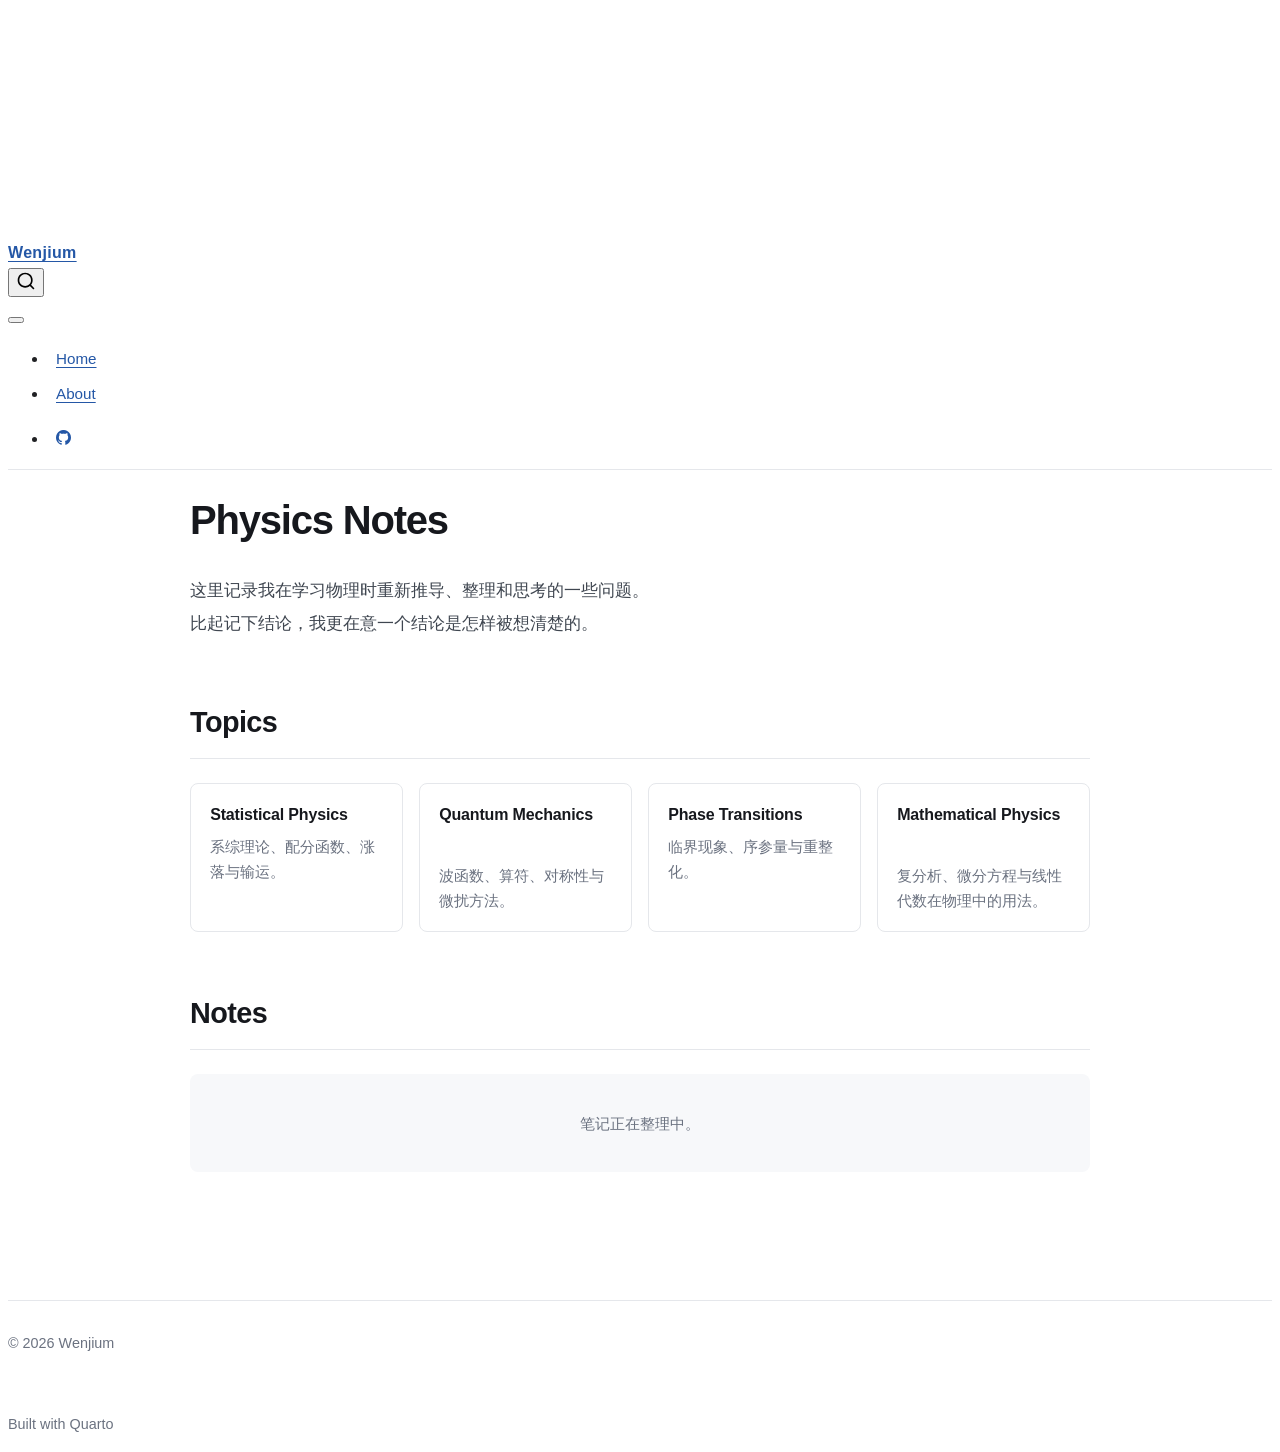
==== physics-notes/index.html @ f17d198c "Built site for gh-pages" ====
<!DOCTYPE html>
<html xmlns="http://www.w3.org/1999/xhtml" lang="en" xml:lang="en"><head>

<meta charset="utf-8">
<meta name="generator" content="quarto-1.10.18">

<meta name="viewport" content="width=device-width, initial-scale=1.0, user-scalable=yes">


<title>Physics Notes – Wenjium</title>
<style>
/* Default styles provided by pandoc.
** See https://pandoc.org/MANUAL.html#variables-for-html for config info.
*/
span.smallcaps{font-variant: small-caps;}
div.columns{display: flex; gap: 1.5em;}
div.column{flex: auto;}
@media screen {
div.columns{gap: min(4vw, 1.5em);}
div.column{overflow-x: auto;}
}
div.hanging-indent{margin-left: 1.5em; text-indent: -1.5em;}
ul.task-list{list-style: none;}
ul.task-list li input[type="checkbox"] {
  width: 0.8em;
  margin: 0 0.8em 0.2em -1em; /* quarto-specific, see https://github.com/quarto-dev/quarto-cli/issues/4556 */ 
  vertical-align: middle;
}
</style>


<script src="../site_libs/quarto-nav/quarto-nav.js"></script>
<script src="../site_libs/quarto-nav/headroom.min.js"></script>
<script src="../site_libs/clipboard/clipboard.min.js"></script>
<script src="../site_libs/quarto-search/autocomplete.umd.js"></script>
<script src="../site_libs/quarto-search/fuse.min.js"></script>
<script src="../site_libs/quarto-search/quarto-search.js"></script>
<meta name="quarto:offset" content="../">
<script src="../site_libs/quarto-html/quarto.js" type="module"></script>
<script src="../site_libs/quarto-html/tabsets/tabsets.js" type="module"></script>
<script src="../site_libs/quarto-html/popper.min.js"></script>
<script src="../site_libs/quarto-html/tippy.umd.min.js"></script>
<script src="../site_libs/quarto-html/anchor.min.js"></script>
<link href="../site_libs/quarto-html/tippy.css" rel="stylesheet">
<link href="../site_libs/quarto-html/quarto-syntax-highlighting-64a204ab8560d761af7679ceaba22944.css" rel="stylesheet" id="quarto-text-highlighting-styles">
<script src="../site_libs/bootstrap/bootstrap.min.js"></script>
<link href="../site_libs/bootstrap/bootstrap-icons.css" rel="stylesheet">
<link href="../site_libs/bootstrap/bootstrap-55617497126496852ff9f5a59253c640.min.css" rel="stylesheet" append-hash="true" id="quarto-bootstrap" data-mode="light">
<script id="quarto-search-options" type="application/json">{
  "location": "navbar",
  "copy-button": false,
  "collapse-after": 3,
  "panel-placement": "end",
  "type": "overlay",
  "limit": 50,
  "keyboard-shortcut": [
    "f",
    "/",
    "s"
  ],
  "show-item-context": false,
  "language": {
    "search-no-results-text": "No results",
    "search-matching-documents-text": "matching documents",
    "search-copy-link-title": "Copy link to search",
    "search-hide-matches-text": "Hide additional matches",
    "search-more-match-text": "more match in this document",
    "search-more-matches-text": "more matches in this document",
    "search-clear-button-title": "Clear",
    "search-text-placeholder": "",
    "search-detached-cancel-button-title": "Cancel",
    "search-submit-button-title": "Submit",
    "search-label": "Search"
  }
}</script>
<style>html{ scroll-behavior: smooth; }</style>


<link rel="stylesheet" href="../styles.css">
</head>

<body class="nav-fixed fullcontent quarto-light">

<div id="quarto-search-results"></div>
  <header id="quarto-header" class="headroom fixed-top">
    <nav class="navbar navbar-expand-lg " data-bs-theme="dark">
      <div class="navbar-container container-fluid">
      <div class="navbar-brand-container mx-auto">
    <a class="navbar-brand" href="../index.html">
    <span class="navbar-title">Wenjium</span>
    </a>
  </div>
            <div id="quarto-search" class="" title="Search"></div>
          <button class="navbar-toggler" type="button" data-bs-toggle="collapse" data-bs-target="#navbarCollapse" aria-controls="navbarCollapse" role="menu" aria-expanded="false" aria-label="Toggle navigation" onclick="if (window.quartoToggleHeadroom) { window.quartoToggleHeadroom(); }">
  <span class="navbar-toggler-icon"></span>
</button>
          <div class="collapse navbar-collapse" id="navbarCollapse">
            <ul class="navbar-nav navbar-nav-scroll me-auto">
  <li class="nav-item">
    <a class="nav-link" href="../index.html"> 
<span class="menu-text">Home</span></a>
  </li>  
  <li class="nav-item">
    <a class="nav-link" href="../about.html"> 
<span class="menu-text">About</span></a>
  </li>  
</ul>
            <ul class="navbar-nav navbar-nav-scroll ms-auto">
  <li class="nav-item compact">
    <a class="nav-link" href="https://github.com/wenjium88-png"> <i class="bi bi-github" role="img">
</i> 
<span class="menu-text"></span></a>
  </li>  
</ul>
          </div> <!-- /navcollapse -->
            <div class="quarto-navbar-tools">
</div>
      </div> <!-- /container-fluid -->
    </nav>
</header>
<!-- content -->
<div id="quarto-content" class="quarto-container page-columns page-rows-contents page-layout-article page-navbar">
<!-- sidebar -->
<!-- margin-sidebar -->
    
<!-- main -->
<main class="content" id="quarto-document-content">

<header id="title-block-header" class="quarto-title-block default">
<div class="quarto-title">
<h1 class="title">Physics Notes</h1>
</div>



<div class="quarto-title-meta">

    
  
    
  </div>
  


</header>


<p class="page-lead">
这里记录我在学习物理时重新推导、整理和思考的一些问题。<br> 比起记下结论，我更在意一个结论是怎样被想清楚的。
</p>
<section id="topics" class="level2">
<h2 class="anchored" data-anchor-id="topics">Topics</h2>
<div class="topic-grid">
<div class="topic-card">
<h3 class="anchored">
Statistical Physics
</h3>
<p>
系综理论、配分函数、涨落与输运。
</p>
</div>
<div class="topic-card">
<h3 class="anchored">
Quantum Mechanics
</h3>
<p>
波函数、算符、对称性与微扰方法。
</p>
</div>
<div class="topic-card">
<h3 class="anchored">
Phase Transitions
</h3>
<p>
临界现象、序参量与重整化。
</p>
</div>
<div class="topic-card">
<h3 class="anchored">
Mathematical Physics
</h3>
<p>
复分析、微分方程与线性代数在物理中的用法。
</p>
</div>
</div>
</section>
<section id="notes" class="level2">
<h2 class="anchored" data-anchor-id="notes">Notes</h2>
<p class="empty-note">
笔记正在整理中。
</p>


</section>

</main> <!-- /main -->
<script id="quarto-html-after-body" type="application/javascript">
  window.document.addEventListener("DOMContentLoaded", function (event) {
    const icon = "";
    const anchorJS = new window.AnchorJS();
    anchorJS.options = {
      placement: 'right',
      icon: icon
    };
    anchorJS.add('.anchored');
    const isCodeAnnotation = (el) => {
      for (const clz of el.classList) {
        if (clz.startsWith('code-annotation-')) {                     
          return true;
        }
      }
      return false;
    }
    const onCopySuccess = function(e) {
      // button target
      const button = e.trigger;
      // don't keep focus
      button.blur();
      // flash "checked"
      button.classList.add('code-copy-button-checked');
      var currentTitle = button.getAttribute("title");
      button.setAttribute("title", "Copied!");
      let tooltip;
      if (window.bootstrap) {
        button.setAttribute("data-bs-toggle", "tooltip");
        button.setAttribute("data-bs-placement", "left");
        button.setAttribute("data-bs-title", "Copied!");
        tooltip = new bootstrap.Tooltip(button, 
          { trigger: "manual", 
            customClass: "code-copy-button-tooltip",
            offset: [0, -8]});
        tooltip.show();    
      }
      setTimeout(function() {
        if (tooltip) {
          tooltip.hide();
          button.removeAttribute("data-bs-title");
          button.removeAttribute("data-bs-toggle");
          button.removeAttribute("data-bs-placement");
        }
        button.setAttribute("title", currentTitle);
        button.classList.remove('code-copy-button-checked');
      }, 1000);
      // clear code selection
      e.clearSelection();
    }
    const getTextToCopy = function(trigger) {
      const outerScaffold = trigger.parentElement.cloneNode(true);
      const codeEl = outerScaffold.querySelector('code');
      for (const childEl of codeEl.children) {
        if (isCodeAnnotation(childEl)) {
          childEl.remove();
        }
      }
      return codeEl.innerText;
    }
    const clipboard = new window.ClipboardJS('.code-copy-button:not([data-in-quarto-modal])', {
      text: getTextToCopy
    });
    clipboard.on('success', onCopySuccess);
    if (window.document.getElementById('quarto-embedded-source-code-modal')) {
      const clipboardModal = new window.ClipboardJS('.code-copy-button[data-in-quarto-modal]', {
        text: getTextToCopy,
        container: window.document.getElementById('quarto-embedded-source-code-modal')
      });
      clipboardModal.on('success', onCopySuccess);
    }
      var localhostRegex = new RegExp(/^(?:http|https):\/\/localhost\:?[0-9]*\//);
      var mailtoRegex = new RegExp(/^mailto:/);
        var filterRegex = new RegExp("https:\/\/wenjium88-png\.github\.io\/my-blog\/");
      var isInternal = (href) => {
          return filterRegex.test(href) || localhostRegex.test(href) || mailtoRegex.test(href);
      }
      // Inspect non-navigation links and adorn them if external
     var links = window.document.querySelectorAll('a[href]:not(.nav-link):not(.navbar-brand):not(.toc-action):not(.sidebar-link):not(.sidebar-item-toggle):not(.pagination-link):not(.no-external):not([aria-hidden]):not(.dropdown-item):not(.quarto-navigation-tool):not(.about-link)');
      for (var i=0; i<links.length; i++) {
        const link = links[i];
        if (!isInternal(link.href)) {
          // undo the damage that might have been done by quarto-nav.js in the case of
          // links that we want to consider external
          if (link.dataset.originalHref !== undefined) {
            link.href = link.dataset.originalHref;
          }
        }
      }
    function tippyHover(el, contentFn, onTriggerFn, onUntriggerFn) {
      const config = {
        allowHTML: true,
        maxWidth: 500,
        delay: 100,
        arrow: false,
        appendTo: function(el) {
            return el.parentElement;
        },
        interactive: true,
        interactiveBorder: 10,
        theme: 'quarto',
        placement: 'bottom-start',
      };
      if (contentFn) {
        config.content = contentFn;
      }
      if (onTriggerFn) {
        config.onTrigger = onTriggerFn;
      }
      if (onUntriggerFn) {
        config.onUntrigger = onUntriggerFn;
      }
      window.tippy(el, config); 
    }
    const noterefs = window.document.querySelectorAll('a[role="doc-noteref"]');
    for (var i=0; i<noterefs.length; i++) {
      const ref = noterefs[i];
      tippyHover(ref, function() {
        // use id or data attribute instead here
        let href = ref.getAttribute('data-footnote-href') || ref.getAttribute('href');
        try { href = new URL(href).hash; } catch {}
        const id = href.replace(/^#\/?/, "");
        const note = window.document.getElementById(id);
        if (note) {
          return note.innerHTML;
        } else {
          return "";
        }
      });
    }
    const xrefs = window.document.querySelectorAll('a.quarto-xref');
    const processXRef = (id, note) => {
      // Strip column container classes
      const stripColumnClz = (el) => {
        el.classList.remove("page-full", "page-columns");
        if (el.children) {
          for (const child of el.children) {
            stripColumnClz(child);
          }
        }
      }
      stripColumnClz(note)
      if (id === null || id.startsWith('sec-')) {
        // Special case sections, only their first couple elements
        const container = document.createElement("div");
        if (note.children && note.children.length > 2) {
          container.appendChild(note.children[0].cloneNode(true));
          for (let i = 1; i < note.children.length; i++) {
            const child = note.children[i];
            if (child.tagName === "P" && child.innerText === "") {
              continue;
            } else {
              container.appendChild(child.cloneNode(true));
              break;
            }
          }
          if (window.Quarto?.typesetMath) {
            window.Quarto.typesetMath(container);
          }
          return container.innerHTML
        } else {
          if (window.Quarto?.typesetMath) {
            window.Quarto.typesetMath(note);
          }
          return note.innerHTML;
        }
      } else {
        // Remove any anchor links if they are present
        const anchorLink = note.querySelector('a.anchorjs-link');
        if (anchorLink) {
          anchorLink.remove();
        }
        if (window.Quarto?.typesetMath) {
          window.Quarto.typesetMath(note);
        }
        if (note.classList.contains("callout")) {
          return note.outerHTML;
        } else {
          return note.innerHTML;
        }
      }
    }
    for (var i=0; i<xrefs.length; i++) {
      const xref = xrefs[i];
      tippyHover(xref, undefined, function(instance) {
        instance.disable();
        let url = xref.getAttribute('href');
        let hash = undefined; 
        if (url.startsWith('#')) {
          hash = url;
        } else {
          try { hash = new URL(url).hash; } catch {}
        }
        if (hash) {
          const id = hash.replace(/^#\/?/, "");
          const note = window.document.getElementById(id);
          if (note !== null) {
            try {
              const html = processXRef(id, note.cloneNode(true));
              instance.setContent(html);
            } finally {
              instance.enable();
              instance.show();
            }
          } else {
            // See if we can fetch this
            fetch(url.split('#')[0])
            .then(res => res.text())
            .then(html => {
              const parser = new DOMParser();
              const htmlDoc = parser.parseFromString(html, "text/html");
              const note = htmlDoc.getElementById(id);
              if (note !== null) {
                const html = processXRef(id, note);
                instance.setContent(html);
              } 
            }).finally(() => {
              instance.enable();
              instance.show();
            });
          }
        } else {
          // See if we can fetch a full url (with no hash to target)
          // This is a special case and we should probably do some content thinning / targeting
          fetch(url)
          .then(res => res.text())
          .then(html => {
            const parser = new DOMParser();
            const htmlDoc = parser.parseFromString(html, "text/html");
            const note = htmlDoc.querySelector('main.content');
            if (note !== null) {
              // This should only happen for chapter cross references
              // (since there is no id in the URL)
              // remove the first header
              if (note.children.length > 0 && note.children[0].tagName === "HEADER") {
                note.children[0].remove();
              }
              const html = processXRef(null, note);
              instance.setContent(html);
            } 
          }).finally(() => {
            instance.enable();
            instance.show();
          });
        }
      }, function(instance) {
      });
    }
        let selectedAnnoteEl;
        const selectorForAnnotation = ( cell, annotation) => {
          let cellAttr = 'data-code-cell="' + cell + '"';
          let lineAttr = 'data-code-annotation="' +  annotation + '"';
          const selector = 'span[' + cellAttr + '][' + lineAttr + ']';
          return selector;
        }
        const selectCodeLines = (annoteEl) => {
          const doc = window.document;
          const targetCell = annoteEl.getAttribute("data-target-cell");
          const targetAnnotation = annoteEl.getAttribute("data-target-annotation");
          const annoteSpan = window.document.querySelector(selectorForAnnotation(targetCell, targetAnnotation));
          const lines = annoteSpan.getAttribute("data-code-lines").split(",");
          const lineIds = lines.map((line) => {
            return targetCell + "-" + line;
          })
          let top = null;
          let height = null;
          let parent = null;
          if (lineIds.length > 0) {
              //compute the position of the single el (top and bottom and make a div)
              const el = window.document.getElementById(lineIds[0]);
              top = el.offsetTop;
              height = el.offsetHeight;
              parent = el.parentElement.parentElement;
            if (lineIds.length > 1) {
              const lastEl = window.document.getElementById(lineIds[lineIds.length - 1]);
              const bottom = lastEl.offsetTop + lastEl.offsetHeight;
              height = bottom - top;
            }
            if (top !== null && height !== null && parent !== null) {
              // cook up a div (if necessary) and position it 
              let div = window.document.getElementById("code-annotation-line-highlight");
              if (div === null) {
                div = window.document.createElement("div");
                div.setAttribute("id", "code-annotation-line-highlight");
                div.style.position = 'absolute';
                parent.appendChild(div);
              }
              div.style.top = top - 2 + "px";
              div.style.height = height + 4 + "px";
              div.style.left = 0;
              let gutterDiv = window.document.getElementById("code-annotation-line-highlight-gutter");
              if (gutterDiv === null) {
                gutterDiv = window.document.createElement("div");
                gutterDiv.setAttribute("id", "code-annotation-line-highlight-gutter");
                gutterDiv.style.position = 'absolute';
                const codeCell = window.document.getElementById(targetCell);
                const gutter = codeCell.querySelector('.code-annotation-gutter');
                gutter.appendChild(gutterDiv);
              }
              gutterDiv.style.top = top - 2 + "px";
              gutterDiv.style.height = height + 4 + "px";
            }
            selectedAnnoteEl = annoteEl;
          }
        };
        const unselectCodeLines = () => {
          const elementsIds = ["code-annotation-line-highlight", "code-annotation-line-highlight-gutter"];
          elementsIds.forEach((elId) => {
            const div = window.document.getElementById(elId);
            if (div) {
              div.remove();
            }
          });
          selectedAnnoteEl = undefined;
        };
          // Handle positioning of the toggle
      window.addEventListener(
        "resize",
        throttle(() => {
          elRect = undefined;
          if (selectedAnnoteEl) {
            selectCodeLines(selectedAnnoteEl);
          }
        }, 10)
      );
      function throttle(fn, ms) {
      let throttle = false;
      let timer;
        return (...args) => {
          if(!throttle) { // first call gets through
              fn.apply(this, args);
              throttle = true;
          } else { // all the others get throttled
              if(timer) clearTimeout(timer); // cancel #2
              timer = setTimeout(() => {
                fn.apply(this, args);
                timer = throttle = false;
              }, ms);
          }
        };
      }
        // Attach click handler to the DT
        const annoteDls = window.document.querySelectorAll('dt[data-target-cell]');
        for (const annoteDlNode of annoteDls) {
          annoteDlNode.addEventListener('click', (event) => {
            const clickedEl = event.target;
            if (clickedEl !== selectedAnnoteEl) {
              unselectCodeLines();
              const activeEl = window.document.querySelector('dt[data-target-cell].code-annotation-active');
              if (activeEl) {
                activeEl.classList.remove('code-annotation-active');
              }
              selectCodeLines(clickedEl);
              clickedEl.classList.add('code-annotation-active');
            } else {
              // Unselect the line
              unselectCodeLines();
              clickedEl.classList.remove('code-annotation-active');
            }
          });
        }
    const findCites = (el) => {
      const parentEl = el.parentElement;
      if (parentEl) {
        const cites = parentEl.dataset.cites;
        if (cites) {
          return {
            el,
            cites: cites.split(' ')
          };
        } else {
          return findCites(el.parentElement)
        }
      } else {
        return undefined;
      }
    };
    var bibliorefs = window.document.querySelectorAll('a[role="doc-biblioref"]');
    for (var i=0; i<bibliorefs.length; i++) {
      const ref = bibliorefs[i];
      const citeInfo = findCites(ref);
      if (citeInfo) {
        tippyHover(citeInfo.el, function() {
          var popup = window.document.createElement('div');
          citeInfo.cites.forEach(function(cite) {
            var citeDiv = window.document.createElement('div');
            citeDiv.classList.add('hanging-indent');
            citeDiv.classList.add('csl-entry');
            var biblioDiv = window.document.getElementById('ref-' + cite);
            if (biblioDiv) {
              citeDiv.innerHTML = biblioDiv.innerHTML;
            }
            popup.appendChild(citeDiv);
          });
          return popup.innerHTML;
        });
      }
    }
  });
  </script>
</div> <!-- /content -->
<footer class="footer">
  <div class="nav-footer">
    <div class="nav-footer-left">
<p>© 2026 Wenjium</p>
</div>   
    <div class="nav-footer-center">
      &nbsp;
    </div>
    <div class="nav-footer-right">
<p>Built with Quarto</p>
</div>
  </div>
</footer>




<script src="../site_libs/quarto-html/zenscroll-min.js"></script>
</body></html>
---- site_libs/quarto-html/tippy.css ----
.tippy-box[data-animation=fade][data-state=hidden]{opacity:0}[data-tippy-root]{max-width:calc(100vw - 10px)}.tippy-box{position:relative;background-color:#333;color:#fff;border-radius:4px;font-size:14px;line-height:1.4;white-space:normal;outline:0;transition-property:transform,visibility,opacity}.tippy-box[data-placement^=top]>.tippy-arrow{bottom:0}.tippy-box[data-placement^=top]>.tippy-arrow:before{bottom:-7px;left:0;border-width:8px 8px 0;border-top-color:initial;transform-origin:center top}.tippy-box[data-placement^=bottom]>.tippy-arrow{top:0}.tippy-box[data-placement^=bottom]>.tippy-arrow:before{top:-7px;left:0;border-width:0 8px 8px;border-bottom-color:initial;transform-origin:center bottom}.tippy-box[data-placement^=left]>.tippy-arrow{right:0}.tippy-box[data-placement^=left]>.tippy-arrow:before{border-width:8px 0 8px 8px;border-left-color:initial;right:-7px;transform-origin:center left}.tippy-box[data-placement^=right]>.tippy-arrow{left:0}.tippy-box[data-placement^=right]>.tippy-arrow:before{left:-7px;border-width:8px 8px 8px 0;border-right-color:initial;transform-origin:center right}.tippy-box[data-inertia][data-state=visible]{transition-timing-function:cubic-bezier(.54,1.5,.38,1.11)}.tippy-arrow{width:16px;height:16px;color:#333}.tippy-arrow:before{content:"";position:absolute;border-color:transparent;border-style:solid}.tippy-content{position:relative;padding:5px 9px;z-index:1}
---- site_libs/quarto-html/quarto-syntax-highlighting-64a204ab8560d761af7679ceaba22944.css ----
/* quarto syntax highlight colors */
:root {
  --quarto-hl-ot-color: #003B4F;
  --quarto-hl-at-color: #657422;
  --quarto-hl-ss-color: #20794D;
  --quarto-hl-an-color: #5E5E5E;
  --quarto-hl-fu-color: #4758AB;
  --quarto-hl-st-color: #20794D;
  --quarto-hl-cf-color: #003B4F;
  --quarto-hl-op-color: #5E5E5E;
  --quarto-hl-er-color: #AD0000;
  --quarto-hl-bn-color: #AD0000;
  --quarto-hl-al-color: #AD0000;
  --quarto-hl-va-color: #111111;
  --quarto-hl-bu-color: inherit;
  --quarto-hl-ex-color: inherit;
  --quarto-hl-pp-color: #AD0000;
  --quarto-hl-in-color: #5E5E5E;
  --quarto-hl-vs-color: #20794D;
  --quarto-hl-wa-color: #5E5E5E;
  --quarto-hl-do-color: #5E5E5E;
  --quarto-hl-im-color: #00769E;
  --quarto-hl-ch-color: #20794D;
  --quarto-hl-dt-color: #AD0000;
  --quarto-hl-fl-color: #AD0000;
  --quarto-hl-co-color: #5E5E5E;
  --quarto-hl-cv-color: #5E5E5E;
  --quarto-hl-cn-color: #8f5902;
  --quarto-hl-sc-color: #5E5E5E;
  --quarto-hl-dv-color: #AD0000;
  --quarto-hl-kw-color: #003B4F;
}

/* other quarto variables */
:root {
  --quarto-font-monospace: SFMono-Regular, Menlo, Monaco, Consolas, "Liberation Mono", "Courier New", monospace;
}

/* syntax highlight based on Pandoc's rules */
pre > code.sourceCode > span {
  color: #003B4F;
}

code.sourceCode > span {
  color: #003B4F;
}

div.sourceCode,
div.sourceCode pre.sourceCode {
  color: #003B4F;
}

/* Normal */
code span {
  color: #003B4F;
}

/* Alert */
code span.al {
  color: #AD0000;
  font-style: inherit;
}

/* Annotation */
code span.an {
  color: #5E5E5E;
  font-style: inherit;
}

/* Attribute */
code span.at {
  color: #657422;
  font-style: inherit;
}

/* BaseN */
code span.bn {
  color: #AD0000;
  font-style: inherit;
}

/* BuiltIn */
code span.bu {
  font-style: inherit;
}

/* ControlFlow */
code span.cf {
  color: #003B4F;
  font-weight: bold;
  font-style: inherit;
}

/* Char */
code span.ch {
  color: #20794D;
  font-style: inherit;
}

/* Constant */
code span.cn {
  color: #8f5902;
  font-style: inherit;
}

/* Comment */
code span.co {
  color: #5E5E5E;
  font-style: inherit;
}

/* CommentVar */
code span.cv {
  color: #5E5E5E;
  font-style: italic;
}

/* Documentation */
code span.do {
  color: #5E5E5E;
  font-style: italic;
}

/* DataType */
code span.dt {
  color: #AD0000;
  font-style: inherit;
}

/* DecVal */
code span.dv {
  color: #AD0000;
  font-style: inherit;
}

/* Error */
code span.er {
  color: #AD0000;
  font-style: inherit;
}

/* Extension */
code span.ex {
  font-style: inherit;
}

/* Float */
code span.fl {
  color: #AD0000;
  font-style: inherit;
}

/* Function */
code span.fu {
  color: #4758AB;
  font-style: inherit;
}

/* Import */
code span.im {
  color: #00769E;
  font-style: inherit;
}

/* Information */
code span.in {
  color: #5E5E5E;
  font-style: inherit;
}

/* Keyword */
code span.kw {
  color: #003B4F;
  font-weight: bold;
  font-style: inherit;
}

/* Operator */
code span.op {
  color: #5E5E5E;
  font-style: inherit;
}

/* Other */
code span.ot {
  color: #003B4F;
  font-style: inherit;
}

/* Preprocessor */
code span.pp {
  color: #AD0000;
  font-style: inherit;
}

/* SpecialChar */
code span.sc {
  color: #5E5E5E;
  font-style: inherit;
}

/* SpecialString */
code span.ss {
  color: #20794D;
  font-style: inherit;
}

/* String */
code span.st {
  color: #20794D;
  font-style: inherit;
}

/* Variable */
code span.va {
  color: #111111;
  font-style: inherit;
}

/* VerbatimString */
code span.vs {
  color: #20794D;
  font-style: inherit;
}

/* Warning */
code span.wa {
  color: #5E5E5E;
  font-style: italic;
}

.prevent-inlining {
  content: "</";
}

/*# sourceMappingURL=9d8d5bb603a83b8298b89080a598c93b.css.map */
---- styles.css ----
/* =========================================
   Wenjium — Personal Academic Website
   ========================================= */

/* ---------- Global ---------- */

:root {
  --body-font: "Inter", "Noto Sans SC", "Microsoft YaHei", sans-serif;
  --heading-font: "Inter", "Noto Sans SC", "Microsoft YaHei", sans-serif;
  --accent-color: #2457a6;
  --text-color: #202124;
  --muted-color: #6b7280;
  --border-color: #e5e7eb;
  --soft-bg: #f7f8fa;
  --content-width: 900px;
}

body {
  font-family: var(--body-font);
  color: var(--text-color);
  line-height: 1.8;
  font-size: 16px;
}

/* ---------- Main content ---------- */

#quarto-content {
  max-width: var(--content-width);
  margin: 0 auto;
  padding-bottom: 4rem;
}

/* ---------- Navigation ---------- */

.navbar {
  border-bottom: 1px solid var(--border-color);
}

.navbar-brand {
  font-weight: 700;
  letter-spacing: 0.02em;
}

.navbar-nav .nav-link {
  font-size: 0.95rem;
  margin-left: 0.5rem;
  transition: opacity 0.2s ease;
}

.navbar-nav .nav-link:hover {
  opacity: 0.65;
}

/* ---------- Headings ---------- */

h1,
h2,
h3,
h4 {
  font-family: var(--heading-font);
  color: #16181d;
  font-weight: 650;
  letter-spacing: -0.02em;
}

h1 {
  line-height: 1.15;
}

.hero-title {
  font-size: clamp(2.2rem, 4.2vw, 3.3rem);
  line-height: 1.08;
  letter-spacing: -0.03em;
  margin-top: 1rem;
  margin-bottom: 1.5rem;
  font-weight: 700;
}

h2 {
  font-size: 1.8rem;
  margin-top: 3.5rem;
  padding-bottom: 0.6rem;
  border-bottom: 1px solid var(--border-color);
}

h3 {
  font-size: 1.25rem;
  margin-top: 2rem;
  margin-bottom: 0.5rem;
}

/* ---------- Intro ---------- */

#title-block-header {
  margin-bottom: 2rem;
}

#title-block-header .title {
  font-weight: 700;
}

/* ---------- Strong text ---------- */

strong {
  font-weight: 650;
}

/* ---------- Links ---------- */

a {
  color: var(--accent-color);
  text-decoration-thickness: 1px;
  text-underline-offset: 3px;
}

a:hover {
  color: #163d78;
}

/* ---------- Blockquotes ---------- */

blockquote {
  margin: 2rem 0;
  padding: 1rem 1.5rem;
  border-left: 3px solid var(--accent-color);
  background: var(--soft-bg);
  color: #3f4650;
  font-size: 1.05rem;
}

/* ---------- Horizontal rules ---------- */

hr {
  margin: 3rem 0;
  border: 0;
  border-top: 1px solid var(--border-color);
}

/* ---------- Code ---------- */

code {
  font-size: 0.9em;
}

pre {
  border-radius: 8px;
  padding: 1rem;
}

/* ---------- Lists ---------- */

li {
  margin-bottom: 0.35rem;
}

/* ---------- Tables ---------- */

table {
  border-collapse: collapse;
}

table th,
table td {
  padding: 0.65rem 0.8rem;
  border-bottom: 1px solid var(--border-color);
}

/* ---------- Footer ---------- */

.nav-footer {
  border-top: 1px solid var(--border-color);
  margin-top: 4rem;
  padding-top: 1rem;
  color: var(--muted-color);
  font-size: 0.9rem;
}

/* ---------- Mobile ---------- */

@media (max-width: 768px) {

  body {
    font-size: 15px;
  }

  #quarto-content {
    padding-left: 1.2rem;
    padding-right: 1.2rem;
  }

  h1 {
    margin-top: 2rem;
  }

  h2 {
    margin-top: 2.8rem;
    font-size: 1.55rem;
  }

  blockquote {
    padding: 0.8rem 1rem;
  }
}

.interest-item {
  display: grid;
  grid-template-columns: 48px 1fr;
  column-gap: 1rem;
  padding: 1.4rem 0;
  border-bottom: 1px solid var(--border-color);
}

.interest-item:first-of-type {
  padding-top: 1rem;
}

.interest-number {
  padding-top: 0.15rem;
  font-size: 0.8rem;
  color: var(--muted-color);
  font-variant-numeric: tabular-nums;
  letter-spacing: 0.08em;
}

.interest-item h3 {
  margin-top: 0;
  margin-bottom: 0.5rem;
}

.interest-item p {
  margin-bottom: 0;
}

@media (max-width: 768px) {
  .interest-item {
    grid-template-columns: 36px 1fr;
  }
}

/* =========================================
   Section pages (Physics Notes / Projects / Thoughts)
   ========================================= */

#title-block-header .title {
  font-size: clamp(1.9rem, 3.6vw, 2.5rem);
  letter-spacing: -0.03em;
  line-height: 1.15;
}

.page-lead {
  margin: 0.5rem 0 3rem;
  color: #3f4650;
  font-size: 1.05rem;
  line-height: 1.95;
}

/* ---------- Topic cards ---------- */

.topic-grid {
  display: grid;
  grid-template-columns: repeat(auto-fit, minmax(210px, 1fr));
  gap: 1rem;
  margin: 1.5rem 0 0.5rem;
}

.topic-card {
  padding: 1.05rem 1.2rem;
  border: 1px solid var(--border-color);
  border-radius: 8px;
  background: #fff;
  transition: border-color 0.2s ease;
}

.topic-card:hover {
  border-color: #c9ced6;
}

.topic-card h3 {
  margin: 0 0 0.35rem;
  font-size: 1rem;
  letter-spacing: -0.01em;
}

.topic-card p {
  margin: 0;
  color: var(--muted-color);
  font-size: 0.92rem;
  line-height: 1.7;
}

/* ---------- Entry list ---------- */

.entry-list {
  margin: 1.5rem 0 0;
}

.entry-item {
  display: block;
  padding: 1.3rem 0;
  border-bottom: 1px solid var(--border-color);
  color: inherit;
  text-decoration: none;
  transition: opacity 0.2s ease;
}

.entry-item:hover {
  opacity: 0.7;
  color: inherit;
}

.entry-meta {
  margin-bottom: 0.3rem;
  color: var(--muted-color);
  font-size: 0.78rem;
  letter-spacing: 0.08em;
  text-transform: uppercase;
  font-variant-numeric: tabular-nums;
}

.entry-title {
  margin: 0 0 0.3rem;
  font-size: 1.12rem;
}

.entry-desc {
  margin: 0;
  color: #4b5259;
  font-size: 0.95rem;
}

/* ---------- Empty state ---------- */

.empty-note {
  margin: 1.5rem 0 0;
  padding: 2.2rem 1rem;
  background: var(--soft-bg);
  border-radius: 8px;
  color: var(--muted-color);
  font-size: 0.95rem;
  text-align: center;
}

/* ---------- Home section links ---------- */

.section-link {
  display: inline-block;
  margin-top: 0.6rem;
  font-size: 0.95rem;
  font-weight: 550;
}
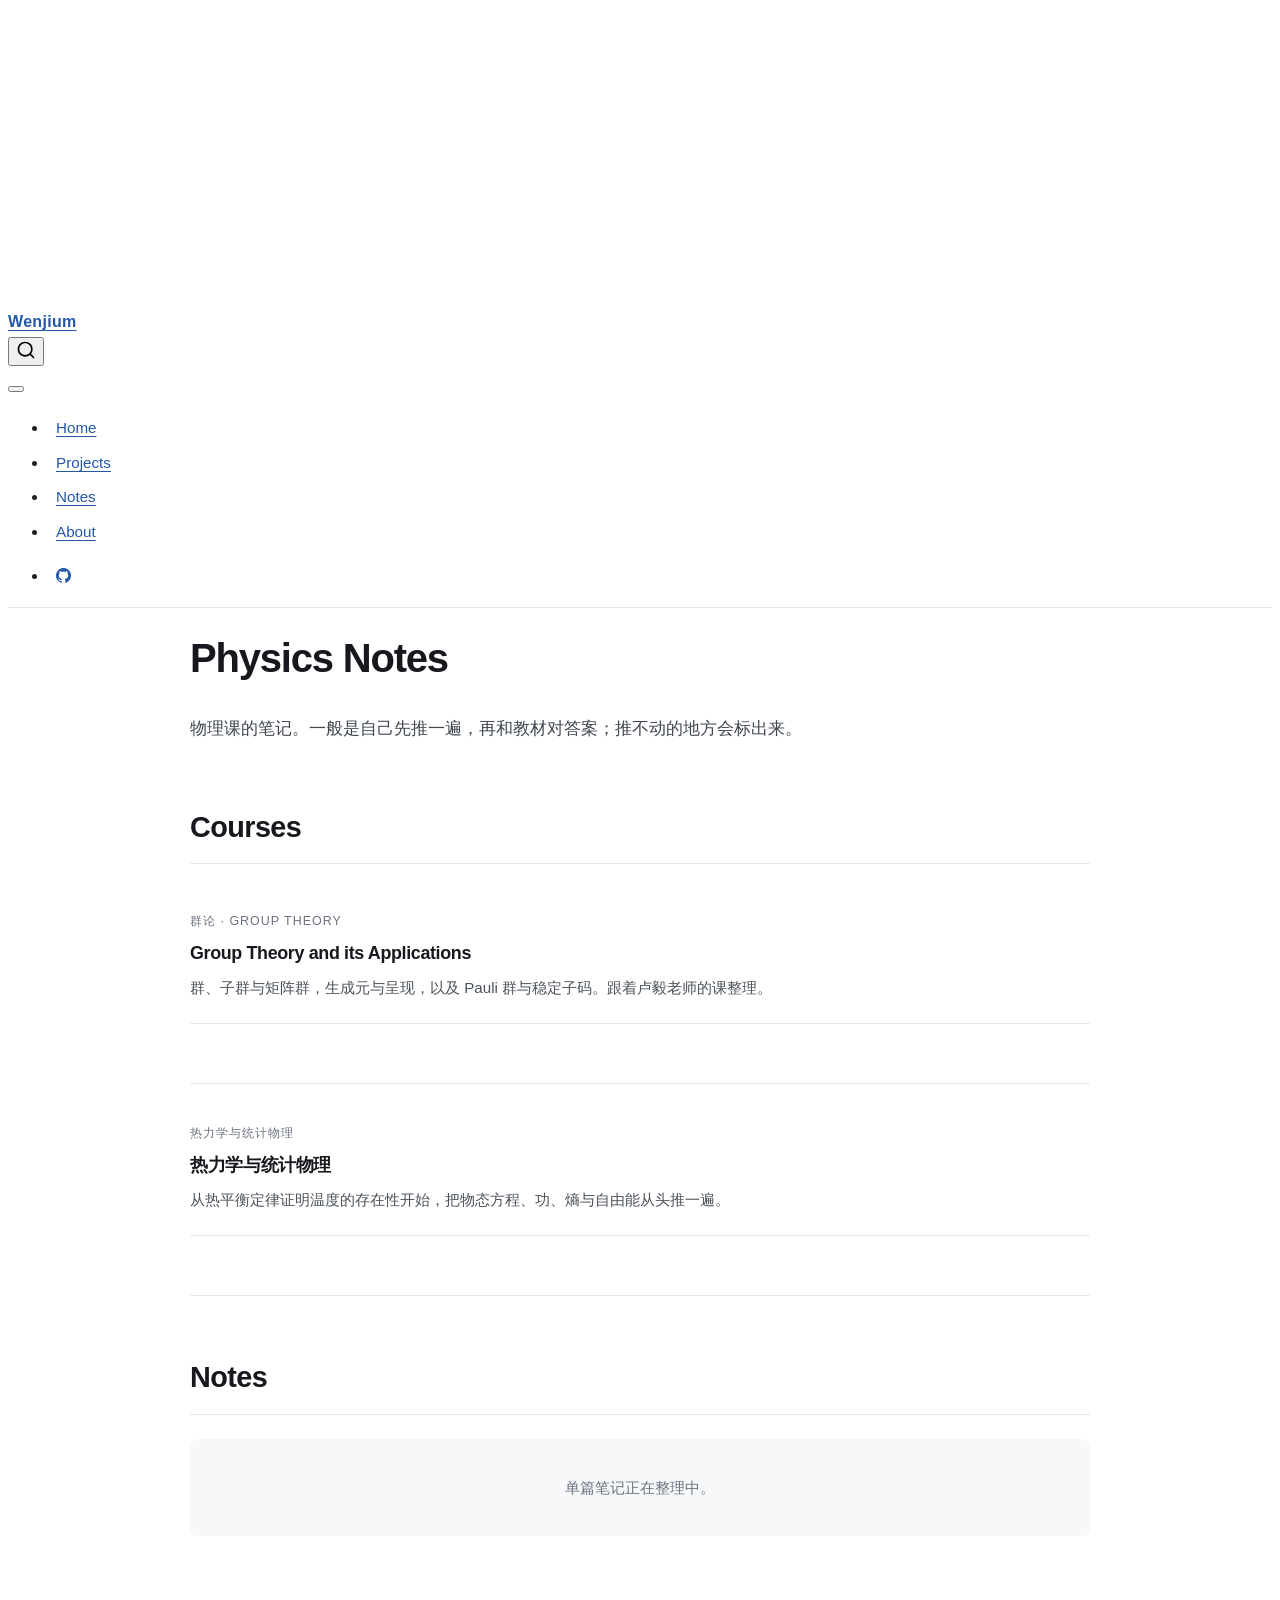
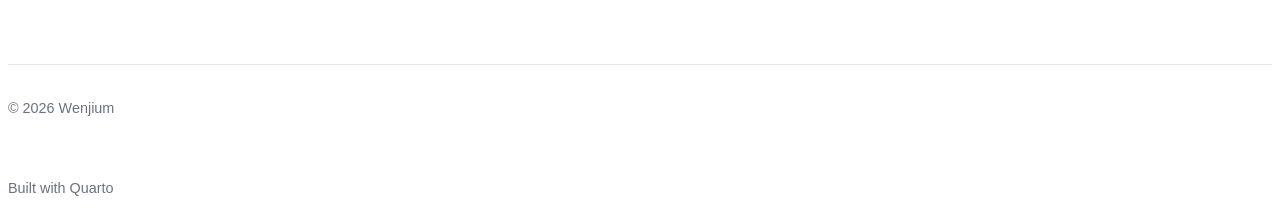
==== commit 0fa48be5: "Built site for gh-pages" ====
--- a/physics-notes/index.html
+++ b/physics-notes/index.html
@@ -1,8 +1,8 @@
 <!DOCTYPE html>
-<html xmlns="http://www.w3.org/1999/xhtml" lang="en" xml:lang="en"><head>
+<html xmlns="http://www.w3.org/1999/xhtml" lang="zh-Hans" xml:lang="zh-Hans"><head>
 
 <meta charset="utf-8">
-<meta name="generator" content="quarto-1.10.18">
+<meta name="generator" content="quarto-1.10.19">
 
 <meta name="viewport" content="width=device-width, initial-scale=1.0, user-scalable=yes">
 
@@ -42,7 +42,7 @@
 <script src="../site_libs/quarto-html/tippy.umd.min.js"></script>
 <script src="../site_libs/quarto-html/anchor.min.js"></script>
 <link href="../site_libs/quarto-html/tippy.css" rel="stylesheet">
-<link href="../site_libs/quarto-html/quarto-syntax-highlighting-64a204ab8560d761af7679ceaba22944.css" rel="stylesheet" id="quarto-text-highlighting-styles">
+<link href="../site_libs/quarto-html/quarto-syntax-highlighting-bf27225e3a48a9273f3daa8f8e829971.css" rel="stylesheet" id="quarto-text-highlighting-styles">
 <script src="../site_libs/bootstrap/bootstrap.min.js"></script>
 <link href="../site_libs/bootstrap/bootstrap-icons.css" rel="stylesheet">
 <link href="../site_libs/bootstrap/bootstrap-55617497126496852ff9f5a59253c640.min.css" rel="stylesheet" append-hash="true" id="quarto-bootstrap" data-mode="light">
@@ -60,17 +60,17 @@
   ],
   "show-item-context": false,
   "language": {
-    "search-no-results-text": "No results",
-    "search-matching-documents-text": "matching documents",
-    "search-copy-link-title": "Copy link to search",
-    "search-hide-matches-text": "Hide additional matches",
-    "search-more-match-text": "more match in this document",
-    "search-more-matches-text": "more matches in this document",
-    "search-clear-button-title": "Clear",
+    "search-no-results-text": "没有结果",
+    "search-matching-documents-text": "匹配的文档",
+    "search-copy-link-title": "复制搜索链接",
+    "search-hide-matches-text": "隐藏其它匹配结果",
+    "search-more-match-text": "更多匹配结果",
+    "search-more-matches-text": "更多匹配结果",
+    "search-clear-button-title": "清除",
     "search-text-placeholder": "",
-    "search-detached-cancel-button-title": "Cancel",
-    "search-submit-button-title": "Submit",
-    "search-label": "Search"
+    "search-detached-cancel-button-title": "取消",
+    "search-submit-button-title": "提交",
+    "search-label": "搜索"
   }
 }</script>
 <style>html{ scroll-behavior: smooth; }</style>
@@ -90,8 +90,8 @@
     <span class="navbar-title">Wenjium</span>
     </a>
   </div>
-            <div id="quarto-search" class="" title="Search"></div>
-          <button class="navbar-toggler" type="button" data-bs-toggle="collapse" data-bs-target="#navbarCollapse" aria-controls="navbarCollapse" role="menu" aria-expanded="false" aria-label="Toggle navigation" onclick="if (window.quartoToggleHeadroom) { window.quartoToggleHeadroom(); }">
+            <div id="quarto-search" class="" title="搜索"></div>
+          <button class="navbar-toggler" type="button" data-bs-toggle="collapse" data-bs-target="#navbarCollapse" aria-controls="navbarCollapse" role="menu" aria-expanded="false" aria-label="展开或折叠导航栏" onclick="if (window.quartoToggleHeadroom) { window.quartoToggleHeadroom(); }">
   <span class="navbar-toggler-icon"></span>
 </button>
           <div class="collapse navbar-collapse" id="navbarCollapse">
@@ -99,6 +99,14 @@
   <li class="nav-item">
     <a class="nav-link" href="../index.html"> 
 <span class="menu-text">Home</span></a>
+  </li>  
+  <li class="nav-item">
+    <a class="nav-link" href="../projects/index.html"> 
+<span class="menu-text">Projects</span></a>
+  </li>  
+  <li class="nav-item">
+    <a class="nav-link active" href="../physics-notes/index.html" aria-current="page"> 
+<span class="menu-text">Notes</span></a>
   </li>  
   <li class="nav-item">
     <a class="nav-link" href="../about.html"> 
@@ -146,50 +154,60 @@
 
 
 <p class="page-lead">
-这里记录我在学习物理时重新推导、整理和思考的一些问题。<br> 比起记下结论，我更在意一个结论是怎样被想清楚的。
+物理课的笔记。一般是自己先推一遍，再和教材对答案；推不动的地方会标出来。
 </p>
-<section id="topics" class="level2">
-<h2 class="anchored" data-anchor-id="topics">Topics</h2>
-<div class="topic-grid">
-<div class="topic-card">
-<h3 class="anchored">
-Statistical Physics
+<section id="courses" class="level2">
+<h2 class="anchored" data-anchor-id="courses">Courses</h2>
+<div class="entry-list">
+<a class="entry-item" href="group-theory/index.html">
+<div class="entry-meta">
+群论 · Group Theory
+</div>
+<h3 class="entry-title anchored">
+Group Theory and its Applications
 </h3>
-<p>
-系综理论、配分函数、涨落与输运。
+<p class="entry-desc">
+群、子群与矩阵群，生成元与呈现，以及 Pauli 群与稳定子码。跟着卢毅老师的课整理。
 </p>
+</a><p><a class="entry-item" href="group-theory/index.html"></a></p>
+<a class="entry-item" href="thermodynamics/index.html">
+<div class="entry-meta">
+热力学与统计物理
 </div>
-<div class="topic-card">
-<h3 class="anchored">
-Quantum Mechanics
+<h3 class="entry-title anchored">
+热力学与统计物理
 </h3>
-<p>
-波函数、算符、对称性与微扰方法。
+<p class="entry-desc">
+从热平衡定律证明温度的存在性开始，把物态方程、功、熵与自由能从头推一遍。
 </p>
-</div>
-<div class="topic-card">
-<h3 class="anchored">
-Phase Transitions
-</h3>
-<p>
-临界现象、序参量与重整化。
-</p>
-</div>
-<div class="topic-card">
-<h3 class="anchored">
-Mathematical Physics
-</h3>
-<p>
-复分析、微分方程与线性代数在物理中的用法。
-</p>
-</div>
+</a><p><a class="entry-item" href="thermodynamics/index.html"></a></p>
 </div>
 </section>
 <section id="notes" class="level2">
 <h2 class="anchored" data-anchor-id="notes">Notes</h2>
+<!-- ==========================================================
+  加一篇单篇笔记的方法（详细版见根目录 _ADD-CONTENT.md）：
+
+  1. 在这个文件夹里新建一个文件，比如 fluctuation-response.qmd
+     内容从 _ADD-CONTENT.md 里的「新笔记模板」复制。
+  2. 回到本文件，把下面这段复制到 <div class="entry-list"> 里面，
+     改 3 个地方，然后把 empty-note 那一行删掉。
+
+  <a class="entry-item" href="fluctuation-response.html">
+  <div class="entry-meta">2026 · Statistical Physics</div>
+  <h3 class="entry-title">涨落与响应：从配分函数出发</h3>
+  <p class="entry-desc">一句话说明这篇在讲什么。</p>
+  </a>
+
+  · href 写 .html（qmd 渲染后的名字），文件在本文件夹里就直接写文件名。
+  · entry-meta 写「年份 · 主题」。
+  · HTML 块里每行不要缩进到 4 个空格以上，否则 pandoc 会当成代码块。
+  ========================================================== -->
+<div class="entry-list">
 <p class="empty-note">
-笔记正在整理中。
+单篇笔记正在整理中。
 </p>
+</div>
 
 
 </section>
@@ -220,12 +238,12 @@
       // flash "checked"
       button.classList.add('code-copy-button-checked');
       var currentTitle = button.getAttribute("title");
-      button.setAttribute("title", "Copied!");
+      button.setAttribute("title", "已复制");
       let tooltip;
       if (window.bootstrap) {
         button.setAttribute("data-bs-toggle", "tooltip");
         button.setAttribute("data-bs-placement", "left");
-        button.setAttribute("data-bs-title", "Copied!");
+        button.setAttribute("data-bs-title", "已复制");
         tooltip = new bootstrap.Tooltip(button, 
           { trigger: "manual", 
             customClass: "code-copy-button-tooltip",
--- a/site_libs/quarto-html/quarto-syntax-highlighting-bf27225e3a48a9273f3daa8f8e829971.css
+++ b/site_libs/quarto-html/quarto-syntax-highlighting-bf27225e3a48a9273f3daa8f8e829971.css
@@ -0,0 +1,236 @@
+/* quarto syntax highlight colors */
+:root {
+  --quarto-hl-ot-color: #003B4F;
+  --quarto-hl-at-color: #657422;
+  --quarto-hl-ss-color: #20794D;
+  --quarto-hl-an-color: #5E5E5E;
+  --quarto-hl-fu-color: #4758AB;
+  --quarto-hl-st-color: #20794D;
+  --quarto-hl-cf-color: #003B4F;
+  --quarto-hl-op-color: #5E5E5E;
+  --quarto-hl-er-color: #AD0000;
+  --quarto-hl-bn-color: #AD0000;
+  --quarto-hl-al-color: #AD0000;
+  --quarto-hl-va-color: #111111;
+  --quarto-hl-bu-color: inherit;
+  --quarto-hl-ex-color: inherit;
+  --quarto-hl-pp-color: #AD0000;
+  --quarto-hl-in-color: #5E5E5E;
+  --quarto-hl-vs-color: #20794D;
+  --quarto-hl-wa-color: #5E5E5E;
+  --quarto-hl-do-color: #5E5E5E;
+  --quarto-hl-im-color: #00769E;
+  --quarto-hl-ch-color: #20794D;
+  --quarto-hl-dt-color: #AD0000;
+  --quarto-hl-fl-color: #AD0000;
+  --quarto-hl-co-color: #5E5E5E;
+  --quarto-hl-cv-color: #5E5E5E;
+  --quarto-hl-cn-color: #8f5902;
+  --quarto-hl-sc-color: #5E5E5E;
+  --quarto-hl-dv-color: #AD0000;
+  --quarto-hl-kw-color: #003B4F;
+}
+
+/* other quarto variables */
+:root {
+  --quarto-font-monospace: SFMono-Regular, Menlo, Monaco, Consolas, "Liberation Mono", "Courier New", monospace;
+}
+
+/* syntax highlight based on Pandoc's rules */
+pre > code.sourceCode > span {
+  color: #003B4F;
+}
+
+code.sourceCode > span {
+  color: #003B4F;
+}
+
+div.sourceCode,
+div.sourceCode pre.sourceCode {
+  color: #003B4F;
+}
+
+/* Normal */
+code span {
+  color: #003B4F;
+}
+
+/* Alert */
+code span.al {
+  color: #AD0000;
+  font-style: inherit;
+}
+
+/* Annotation */
+code span.an {
+  color: #5E5E5E;
+  font-style: inherit;
+}
+
+/* Attribute */
+code span.at {
+  color: #657422;
+  font-style: inherit;
+}
+
+/* BaseN */
+code span.bn {
+  color: #AD0000;
+  font-style: inherit;
+}
+
+/* BuiltIn */
+code span.bu {
+  font-style: inherit;
+}
+
+/* ControlFlow */
+code span.cf {
+  color: #003B4F;
+  font-weight: bold;
+  font-style: inherit;
+}
+
+/* Char */
+code span.ch {
+  color: #20794D;
+  font-style: inherit;
+}
+
+/* Constant */
+code span.cn {
+  color: #8f5902;
+  font-style: inherit;
+}
+
+/* Comment */
+code span.co {
+  color: #5E5E5E;
+  font-style: inherit;
+}
+
+/* CommentVar */
+code span.cv {
+  color: #5E5E5E;
+  font-style: italic;
+}
+
+/* Documentation */
+code span.do {
+  color: #5E5E5E;
+  font-style: italic;
+}
+
+/* DataType */
+code span.dt {
+  color: #AD0000;
+  font-style: inherit;
+}
+
+/* DecVal */
+code span.dv {
+  color: #AD0000;
+  font-style: inherit;
+}
+
+/* Error */
+code span.er {
+  color: #AD0000;
+  font-style: inherit;
+}
+
+/* Extension */
+code span.ex {
+  font-style: inherit;
+}
+
+/* Float */
+code span.fl {
+  color: #AD0000;
+  font-style: inherit;
+}
+
+/* Function */
+code span.fu {
+  color: #4758AB;
+  font-style: inherit;
+}
+
+/* Import */
+code span.im {
+  color: #00769E;
+  font-style: inherit;
+}
+
+/* Information */
+code span.in {
+  color: #5E5E5E;
+  font-style: inherit;
+}
+
+/* Keyword */
+code span.kw {
+  color: #003B4F;
+  font-weight: bold;
+  font-style: inherit;
+}
+
+/* Operator */
+code span.op {
+  color: #5E5E5E;
+  font-style: inherit;
+}
+
+/* Other */
+code span.ot {
+  color: #003B4F;
+  font-style: inherit;
+}
+
+/* Preprocessor */
+code span.pp {
+  color: #AD0000;
+  font-style: inherit;
+}
+
+/* SpecialChar */
+code span.sc {
+  color: #5E5E5E;
+  font-style: inherit;
+}
+
+/* SpecialString */
+code span.ss {
+  color: #20794D;
+  font-style: inherit;
+}
+
+/* String */
+code span.st {
+  color: #20794D;
+  font-style: inherit;
+}
+
+/* Variable */
+code span.va {
+  color: #111111;
+  font-style: inherit;
+}
+
+/* VerbatimString */
+code span.vs {
+  color: #20794D;
+  font-style: inherit;
+}
+
+/* Warning */
+code span.wa {
+  color: #5E5E5E;
+  font-style: italic;
+}
+
+.prevent-inlining {
+  content: "</";
+}
+
+/*# sourceMappingURL=8be38f48d34c45af72792cbd699585e7.css.map */
--- a/styles.css
+++ b/styles.css
@@ -296,16 +296,28 @@
 
 .entry-item {
   display: block;
-  padding: 1.3rem 0;
+  padding: 1.35rem 0;
   border-bottom: 1px solid var(--border-color);
   color: inherit;
   text-decoration: none;
-  transition: opacity 0.2s ease;
-}
-
-.entry-item:hover {
-  opacity: 0.7;
-  color: inherit;
+}
+
+.entry-item .entry-title {
+  transition: color 0.2s ease;
+}
+
+.entry-item:hover .entry-title {
+  color: var(--accent-color);
+}
+
+@media (max-width: 768px) {
+  .entry-item {
+    padding: 1.15rem 0;
+  }
+
+  .entry-title {
+    font-size: 1.05rem;
+  }
 }
 
 .entry-meta {
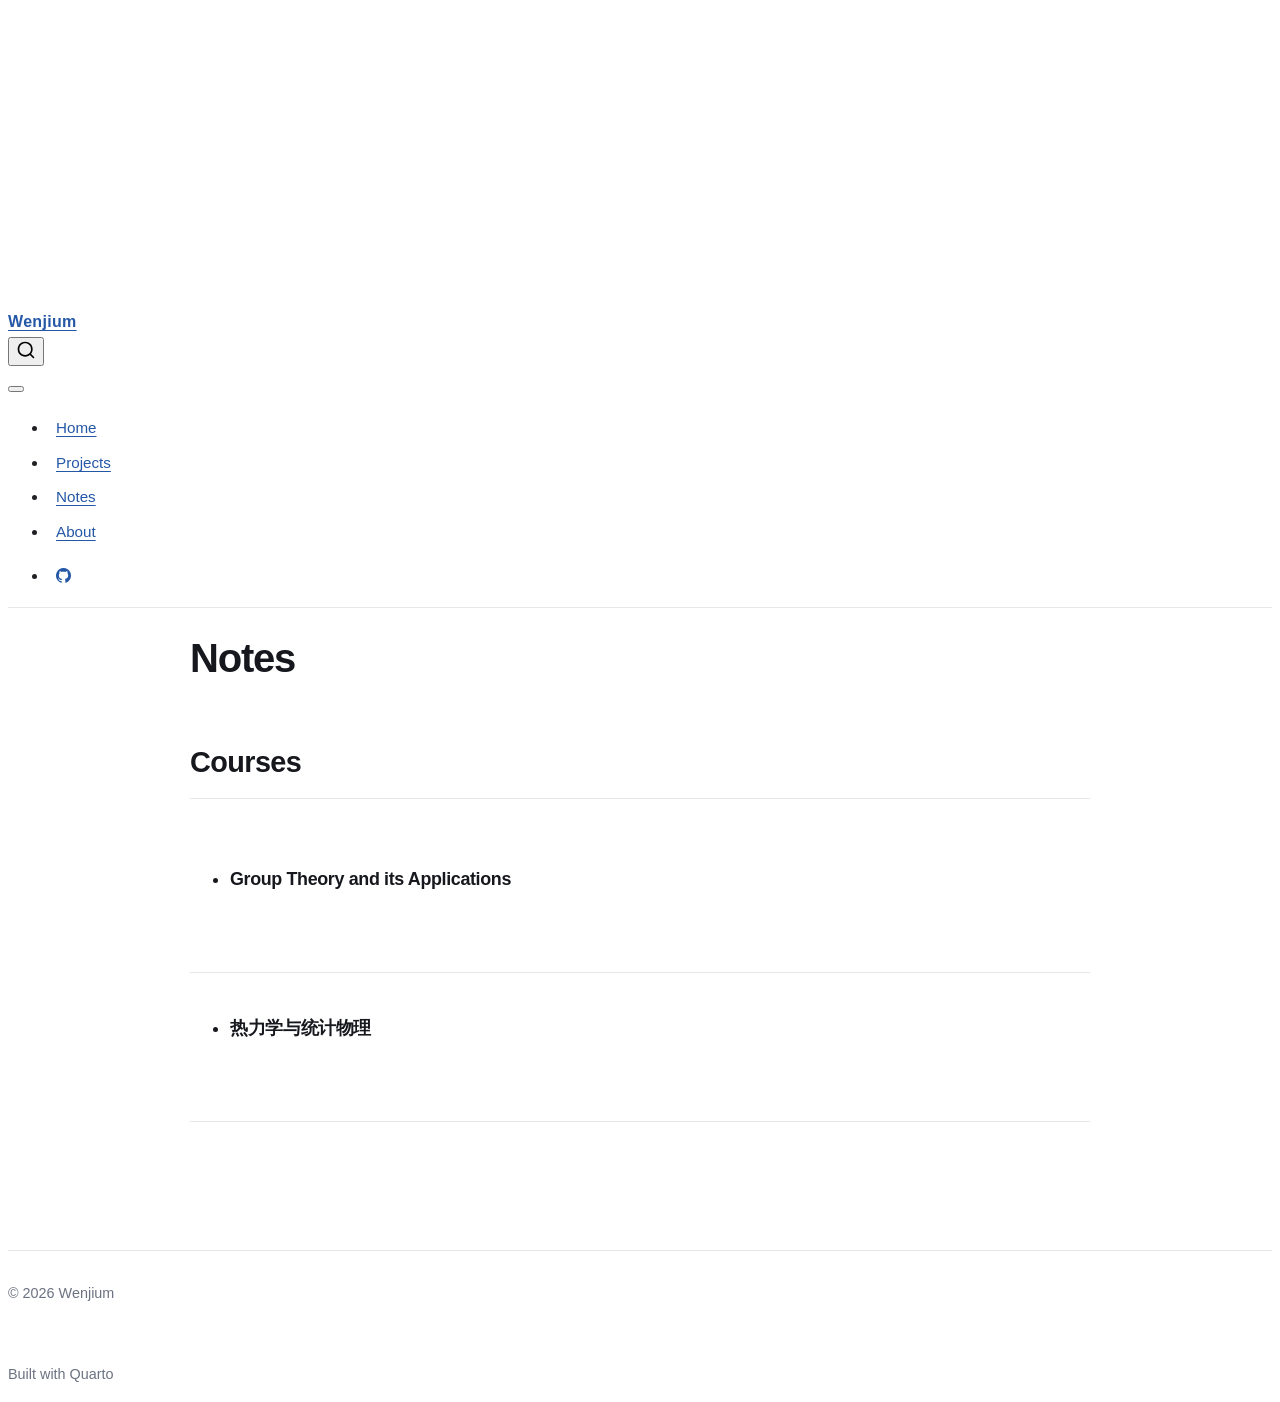
==== commit 799defb5: "Built site for gh-pages" ====
--- a/physics-notes/index.html
+++ b/physics-notes/index.html
@@ -7,7 +7,7 @@
 <meta name="viewport" content="width=device-width, initial-scale=1.0, user-scalable=yes">
 
 
-<title>Physics Notes – Wenjium</title>
+<title>Notes – Wenjium</title>
 <style>
 /* Default styles provided by pandoc.
 ** See https://pandoc.org/MANUAL.html#variables-for-html for config info.
@@ -136,7 +136,7 @@
 
 <header id="title-block-header" class="quarto-title-block default">
 <div class="quarto-title">
-<h1 class="title">Physics Notes</h1>
+<h1 class="title">Notes</h1>
 </div>
 
 
@@ -153,66 +153,30 @@
 </header>
 
 
-<p class="page-lead">
-物理课的笔记。一般是自己先推一遍，再和教材对答案；推不动的地方会标出来。
-</p>
 <section id="courses" class="level2">
 <h2 class="anchored" data-anchor-id="courses">Courses</h2>
 <div class="entry-list">
 <a class="entry-item" href="group-theory/index.html">
-<div class="entry-meta">
-群论 · Group Theory
+<h3 class="entry-title anchored">
+<ul>
+<li>Group Theory and its Applications
+</li></ul></h3>
+</a>
+
+<a class="entry-item" href="thermodynamics/index.html">
+<h3 class="entry-title anchored">
+<ul>
+<li>热力学与统计物理
+</li></ul></h3>
+</a>
+
 </div>
-<h3 class="entry-title anchored">
-Group Theory and its Applications
-</h3>
-<p class="entry-desc">
-群、子群与矩阵群，生成元与呈现，以及 Pauli 群与稳定子码。跟着卢毅老师的课整理。
-</p>
-</a><p><a class="entry-item" href="group-theory/index.html"></a></p>
-<a class="entry-item" href="thermodynamics/index.html">
-<div class="entry-meta">
-热力学与统计物理
-</div>
-<h3 class="entry-title anchored">
-热力学与统计物理
-</h3>
-<p class="entry-desc">
-从热平衡定律证明温度的存在性开始，把物态方程、功、熵与自由能从头推一遍。
-</p>
-</a><p><a class="entry-item" href="thermodynamics/index.html"></a></p>
-</div>
-</section>
-<section id="notes" class="level2">
-<h2 class="anchored" data-anchor-id="notes">Notes</h2>
-<!-- ==========================================================
-  加一篇单篇笔记的方法（详细版见根目录 _ADD-CONTENT.md）：
-
-  1. 在这个文件夹里新建一个文件，比如 fluctuation-response.qmd
-     内容从 _ADD-CONTENT.md 里的「新笔记模板」复制。
-  2. 回到本文件，把下面这段复制到 <div class="entry-list"> 里面，
-     改 3 个地方，然后把 empty-note 那一行删掉。
-
-  <a class="entry-item" href="fluctuation-response.html">
-  <div class="entry-meta">2026 · Statistical Physics</div>
-  <h3 class="entry-title">涨落与响应：从配分函数出发</h3>
-  <p class="entry-desc">一句话说明这篇在讲什么。</p>
-  </a>
-
-  · href 写 .html（qmd 渲染后的名字），文件在本文件夹里就直接写文件名。
-  · entry-meta 写「年份 · 主题」。
-  · HTML 块里每行不要缩进到 4 个空格以上，否则 pandoc 会当成代码块。
-  ========================================================== -->
-<div class="entry-list">
-<p class="empty-note">
-单篇笔记正在整理中。
-</p>
-</div>
-
-
-</section>
-
-</main> <!-- /main -->
+
+
+</section></main></div>
+
+
+ <!-- /main -->
 <script id="quarto-html-after-body" type="application/javascript">
   window.document.addEventListener("DOMContentLoaded", function (event) {
     const icon = "";
@@ -613,7 +577,7 @@
     }
   });
   </script>
-</div> <!-- /content -->
+ <!-- /content -->
 <footer class="footer">
   <div class="nav-footer">
     <div class="nav-footer-left">
--- a/styles.css
+++ b/styles.css
@@ -359,4 +359,75 @@
   margin-top: 0.6rem;
   font-size: 0.95rem;
   font-weight: 550;
+}
+
+/* =========================================
+   Landing page (index.qmd)
+   首页只留一个名字，黑白灰，其余一律不出现。
+   ========================================= */
+
+.home-landing {
+  margin: 0;
+  padding: 0;
+  /* 纯黑，字号跟随视口；上限 5.5rem 是为了宽屏上不过分张扬 */
+  color: #000;
+  font-size: clamp(2.4rem, 7vw, 5.5rem);
+  font-weight: 600;
+  line-height: 1.1;
+  letter-spacing: -0.035em;
+  text-align: center;
+  /* 动画期间的位移不改动周围任何元素的位置 */
+  animation: home-landing-in 1.8s cubic-bezier(0.22, 0.61, 0.36, 1) both;
+}
+
+@keyframes home-landing-in {
+  from {
+    opacity: 0;
+    transform: translateY(14px);
+  }
+
+  to {
+    opacity: 1;
+    transform: translateY(0);
+  }
+}
+
+/* 首页不需要页脚；用 :has() 精确限定，其他页面照旧 */
+body:has(.home-landing) .nav-footer {
+  display: none;
+}
+
+/* 首页和 About 页不需要 Quarto 自动生成的标题块 ——
+   title: 留在 YAML 里只是为了让浏览器标签页有名字。
+   其他页面（Notes / Projects）的 H1 就来自标题块，不能动。 */
+body:has(.home-landing) #title-block-header,
+body:has(.about-hero) #title-block-header {
+  display: none;
+}
+
+/* 只在“含有 .home-landing 的那一页”把内容区改成整屏居中，
+   所以其他页面（笔记/项目）的排版完全不受影响。 */
+#quarto-content:has(.home-landing) {
+  display: flex;
+  align-items: center;
+  justify-content: center;
+  /* 放开全局 900px 限宽，让名字真正落在视口正中 */
+  max-width: none;
+  /* --navbar-height 由 Bootstrap 提供；取不到时回落到 60px */
+  min-height: calc(100vh - var(--navbar-height, 60px));
+  min-height: calc(100svh - var(--navbar-height, 60px));
+  padding-bottom: 0;
+}
+
+@media (max-width: 768px) {
+  .home-landing {
+    font-size: clamp(2.1rem, 11vw, 3.2rem);
+  }
+}
+
+/* 尊重系统的“减少动态效果”设置 */
+@media (prefers-reduced-motion: reduce) {
+  .home-landing {
+    animation: none;
+  }
 }
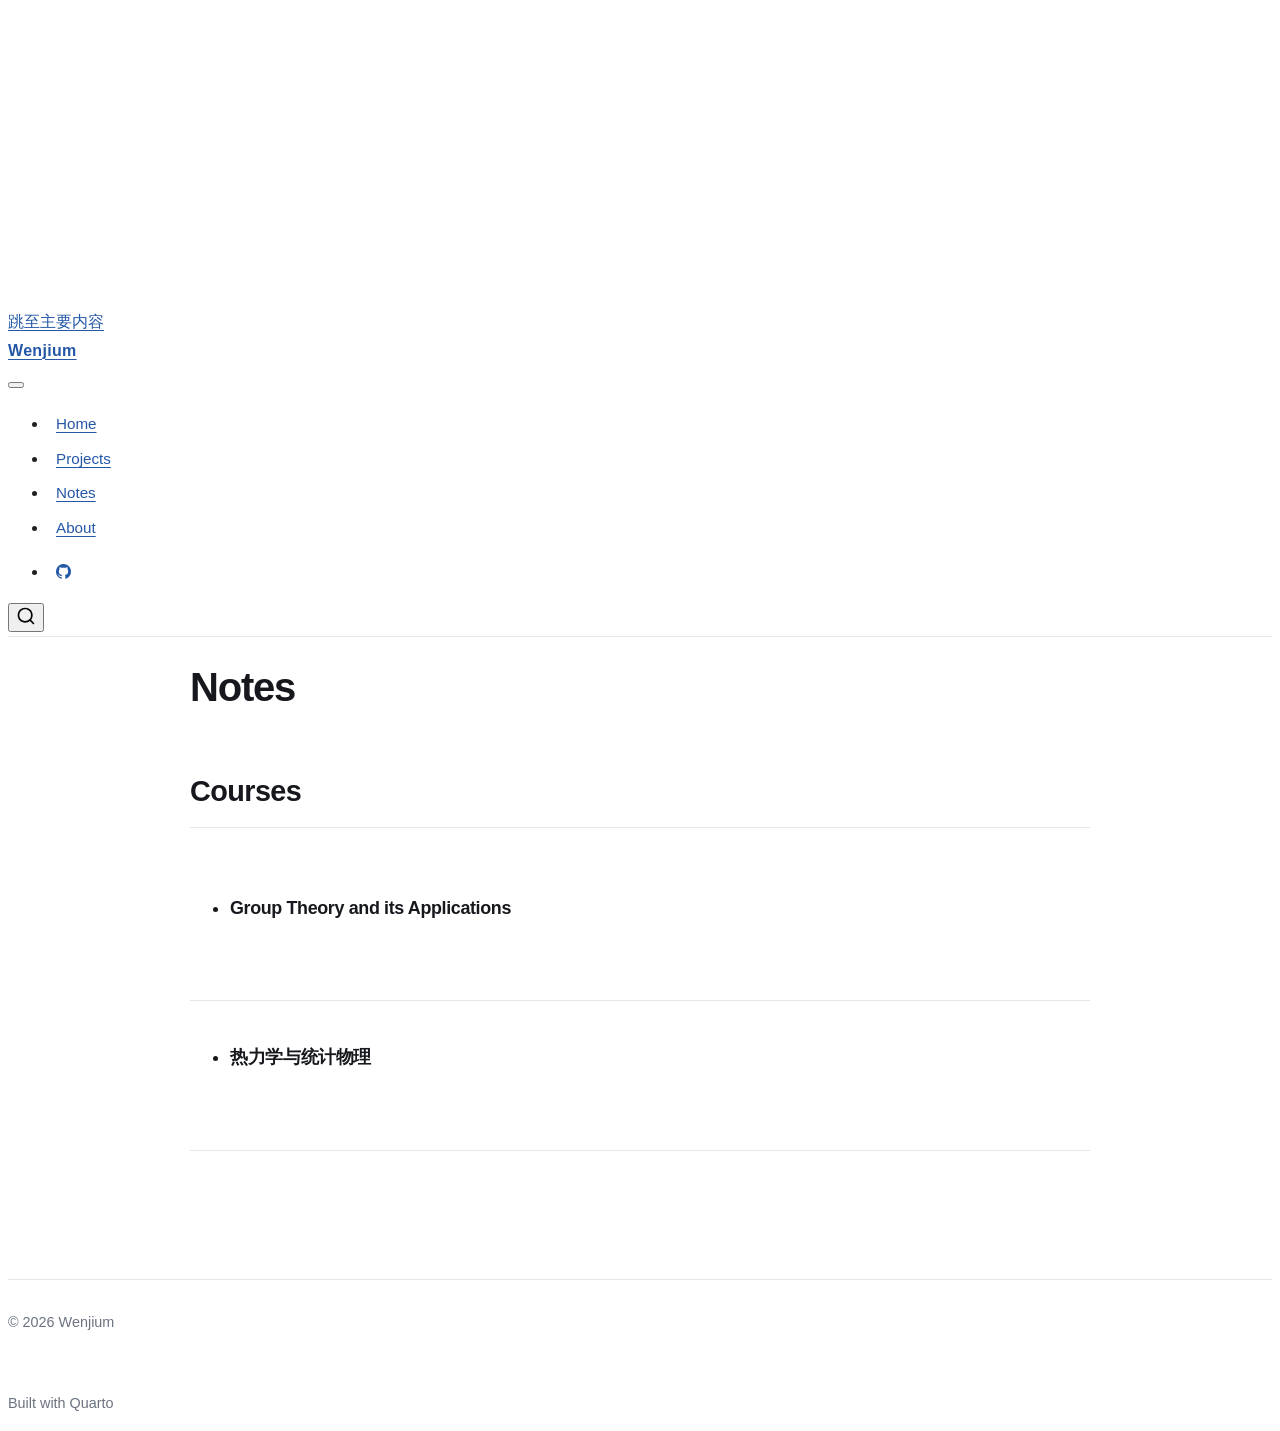
==== commit 0eb2bc54: "Built site for gh-pages" ====
--- a/physics-notes/index.html
+++ b/physics-notes/index.html
@@ -2,7 +2,7 @@
 <html xmlns="http://www.w3.org/1999/xhtml" lang="zh-Hans" xml:lang="zh-Hans"><head>
 
 <meta charset="utf-8">
-<meta name="generator" content="quarto-1.10.19">
+<meta name="generator" content="quarto-1.11.9">
 
 <meta name="viewport" content="width=device-width, initial-scale=1.0, user-scalable=yes">
 
@@ -38,14 +38,15 @@
 <meta name="quarto:offset" content="../">
 <script src="../site_libs/quarto-html/quarto.js" type="module"></script>
 <script src="../site_libs/quarto-html/tabsets/tabsets.js" type="module"></script>
+<script src="../site_libs/quarto-html/scrollable-regions/scrollable-regions.js" type="module"></script>
 <script src="../site_libs/quarto-html/popper.min.js"></script>
 <script src="../site_libs/quarto-html/tippy.umd.min.js"></script>
 <script src="../site_libs/quarto-html/anchor.min.js"></script>
 <link href="../site_libs/quarto-html/tippy.css" rel="stylesheet">
-<link href="../site_libs/quarto-html/quarto-syntax-highlighting-bf27225e3a48a9273f3daa8f8e829971.css" rel="stylesheet" id="quarto-text-highlighting-styles">
+<link href="../site_libs/quarto-html/quarto-syntax-highlighting-63b5708e65d6cd79cd7618c58d0c21e7.css" rel="stylesheet" id="quarto-text-highlighting-styles">
 <script src="../site_libs/bootstrap/bootstrap.min.js"></script>
 <link href="../site_libs/bootstrap/bootstrap-icons.css" rel="stylesheet">
-<link href="../site_libs/bootstrap/bootstrap-55617497126496852ff9f5a59253c640.min.css" rel="stylesheet" append-hash="true" id="quarto-bootstrap" data-mode="light">
+<link href="../site_libs/bootstrap/bootstrap-8d3ad9c781c51ccd60b292c95058b2c2.min.css" rel="stylesheet" append-hash="true" id="quarto-bootstrap" data-mode="light">
 <script id="quarto-search-options" type="application/json">{
   "location": "navbar",
   "copy-button": false,
@@ -79,19 +80,18 @@
 <link rel="stylesheet" href="../styles.css">
 </head>
 
-<body class="nav-fixed fullcontent quarto-light">
+<body class="nav-fixed fullcontent quarto-light"><a id="quarto-skip-link" class="visually-hidden-focusable" href="#quarto-document-content">跳至主要内容</a>
 
 <div id="quarto-search-results"></div>
   <header id="quarto-header" class="headroom fixed-top">
-    <nav class="navbar navbar-expand-lg " data-bs-theme="dark">
+    <nav class="navbar navbar-expand-lg " data-bs-theme="dark" aria-label="网站">
       <div class="navbar-container container-fluid">
       <div class="navbar-brand-container mx-auto">
     <a class="navbar-brand" href="../index.html">
     <span class="navbar-title">Wenjium</span>
     </a>
   </div>
-            <div id="quarto-search" class="" title="搜索"></div>
-          <button class="navbar-toggler" type="button" data-bs-toggle="collapse" data-bs-target="#navbarCollapse" aria-controls="navbarCollapse" role="menu" aria-expanded="false" aria-label="展开或折叠导航栏" onclick="if (window.quartoToggleHeadroom) { window.quartoToggleHeadroom(); }">
+          <button class="navbar-toggler" type="button" data-bs-toggle="collapse" data-bs-target="#navbarCollapse" aria-controls="navbarCollapse" aria-expanded="false" aria-label="展开或折叠导航栏" onclick="if (window.quartoToggleHeadroom) { window.quartoToggleHeadroom(); }">
   <span class="navbar-toggler-icon"></span>
 </button>
           <div class="collapse navbar-collapse" id="navbarCollapse">
@@ -123,6 +123,7 @@
           </div> <!-- /navcollapse -->
             <div class="quarto-navbar-tools">
 </div>
+            <div id="quarto-search" class="" title="搜索"></div>
       </div> <!-- /container-fluid -->
     </nav>
 </header>
@@ -132,7 +133,7 @@
 <!-- margin-sidebar -->
     
 <!-- main -->
-<main class="content" id="quarto-document-content">
+<main class="content" id="quarto-document-content" tabindex="-1">
 
 <header id="title-block-header" class="quarto-title-block default">
 <div class="quarto-title">
@@ -255,7 +256,8 @@
           return filterRegex.test(href) || localhostRegex.test(href) || mailtoRegex.test(href);
       }
       // Inspect non-navigation links and adorn them if external
-     var links = window.document.querySelectorAll('a[href]:not(.nav-link):not(.navbar-brand):not(.toc-action):not(.sidebar-link):not(.sidebar-item-toggle):not(.pagination-link):not(.no-external):not([aria-hidden]):not(.dropdown-item):not(.quarto-navigation-tool):not(.about-link)');
+      window.quartoDecorateExternalLinks = function (root) {
+     var links = (root || window.document).querySelectorAll('a[href]:not(.nav-link):not(.navbar-brand):not(.toc-action):not(.sidebar-link):not(.sidebar-item-toggle):not(.pagination-link):not(.no-external):not([aria-hidden]):not(.dropdown-item):not(.quarto-navigation-tool):not(.about-link)');
       for (var i=0; i<links.length; i++) {
         const link = links[i];
         if (!isInternal(link.href)) {
@@ -264,8 +266,69 @@
           if (link.dataset.originalHref !== undefined) {
             link.href = link.dataset.originalHref;
           }
-        }
-      }
+          if (!link.classList.contains('no-external-icon')) {
+          }
+        }
+      }
+      };
+      window.quartoDecorateExternalLinks(window.document);
+    // Esc closes the popup (WCAG 1.4.13) and focus leaving both trigger and
+    // popup closes it (WCAG 2.4.11); tippy handles neither for interactive popups.
+    const hideOnEscAndFocusOut = {
+      name: 'hideOnEscAndFocusOut',
+      defaultValue: true,
+      fn(instance) {
+        const dismiss = () => {
+          // A show scheduled by the trigger delay would otherwise reopen it
+          instance.clearDelayTimeouts();
+          instance.hide();
+        };
+        const onKeyDown = (event) => {
+          if (event.key !== 'Escape') {
+            return;
+          }
+          // Keep Esc from also reaching page handlers (e.g. reveal.js overview),
+          // except an open reveal.js slide menu, which Esc should close too.
+          // The menu handles keys only when its keyboard option is on.
+          const menuHandlesEsc = window.Reveal?.getPlugin?.('menu')?.isOpen() &&
+            window.Reveal.getConfig().menu?.keyboard !== false;
+          if (!menuHandlesEsc) {
+            event.stopPropagation();
+          }
+          if (instance.popper.contains(window.document.activeElement)) {
+            // Disabled while refocusing so the focus trigger does not reopen it
+            instance.disable();
+            instance.reference.focus();
+            instance.enable();
+          }
+          dismiss();
+        };
+        const onFocusOut = (event) => {
+          const target = event.relatedTarget;
+          if (target && !instance.reference.contains(target) &&
+              !instance.popper.contains(target)) {
+            dismiss();
+          }
+        };
+        // On the trigger too: a click trigger (code-annotations: select) has no
+        // blur handling. Attached for the instance's lifetime so leaving the
+        // trigger also cancels a show still pending on the trigger delay.
+        instance.reference.addEventListener('focusout', onFocusOut);
+        return {
+          onShow() {
+            window.document.addEventListener('keydown', onKeyDown, true);
+            instance.popper.addEventListener('focusout', onFocusOut);
+          },
+          onHide() {
+            window.document.removeEventListener('keydown', onKeyDown, true);
+            instance.popper.removeEventListener('focusout', onFocusOut);
+          },
+          onDestroy() {
+            instance.reference.removeEventListener('focusout', onFocusOut);
+          },
+        };
+      },
+    };
     function tippyHover(el, contentFn, onTriggerFn, onUntriggerFn) {
       const config = {
         allowHTML: true,
@@ -279,6 +342,7 @@
         interactiveBorder: 10,
         theme: 'quarto',
         placement: 'bottom-start',
+        plugins: [hideOnEscAndFocusOut],
       };
       if (contentFn) {
         config.content = contentFn;
@@ -441,44 +505,54 @@
           const lineIds = lines.map((line) => {
             return targetCell + "-" + line;
           })
-          let top = null;
-          let height = null;
-          let parent = null;
+          // Each band is positioned against its own containing block, which is
+          // not the offsetParent of the lines, so place it from client rects.
+          const placeBand = (band, firstEl, lastEl, codeBlock) => {
+            const container = band.offsetParent;
+            if (container === null) {
+              return;
+            }
+            const containerRect = container.getBoundingClientRect();
+            // Reveal.js scales slides with a transform, so convert client
+            // pixels back to the CSS pixels of the container.
+            const scale = containerRect.height / container.offsetHeight || 1;
+            const firstRect = firstEl.getBoundingClientRect();
+            const lastRect = lastEl.getBoundingClientRect();
+            const top = (firstRect.top - containerRect.top) / scale - container.clientTop + container.scrollTop;
+            const height = (lastRect.bottom - firstRect.top) / scale;
+            band.style.top = top - 2 + "px";
+            band.style.height = height + 4 + "px";
+            if (codeBlock) {
+              // Without the copy button wrapper, the containing block is wider
+              // than the code block, so span the code block explicitly.
+              const blockRect = codeBlock.getBoundingClientRect();
+              band.style.left = (blockRect.left - containerRect.left) / scale - container.clientLeft + container.scrollLeft + "px";
+              band.style.width = blockRect.width / scale + "px";
+            }
+          };
           if (lineIds.length > 0) {
-              //compute the position of the single el (top and bottom and make a div)
-              const el = window.document.getElementById(lineIds[0]);
-              top = el.offsetTop;
-              height = el.offsetHeight;
-              parent = el.parentElement.parentElement;
-            if (lineIds.length > 1) {
-              const lastEl = window.document.getElementById(lineIds[lineIds.length - 1]);
-              const bottom = lastEl.offsetTop + lastEl.offsetHeight;
-              height = bottom - top;
-            }
-            if (top !== null && height !== null && parent !== null) {
-              // cook up a div (if necessary) and position it 
-              let div = window.document.getElementById("code-annotation-line-highlight");
-              if (div === null) {
-                div = window.document.createElement("div");
-                div.setAttribute("id", "code-annotation-line-highlight");
-                div.style.position = 'absolute';
-                parent.appendChild(div);
-              }
-              div.style.top = top - 2 + "px";
-              div.style.height = height + 4 + "px";
-              div.style.left = 0;
-              let gutterDiv = window.document.getElementById("code-annotation-line-highlight-gutter");
-              if (gutterDiv === null) {
-                gutterDiv = window.document.createElement("div");
-                gutterDiv.setAttribute("id", "code-annotation-line-highlight-gutter");
-                gutterDiv.style.position = 'absolute';
-                const codeCell = window.document.getElementById(targetCell);
-                const gutter = codeCell.querySelector('.code-annotation-gutter');
-                gutter.appendChild(gutterDiv);
-              }
-              gutterDiv.style.top = top - 2 + "px";
-              gutterDiv.style.height = height + 4 + "px";
-            }
+            const el = window.document.getElementById(lineIds[0]);
+            const lastEl = window.document.getElementById(lineIds[lineIds.length - 1]);
+            const parent = el.parentElement.parentElement;
+            // cook up a div (if necessary) and position it
+            let div = window.document.getElementById("code-annotation-line-highlight");
+            if (div === null) {
+              div = window.document.createElement("div");
+              div.setAttribute("id", "code-annotation-line-highlight");
+              div.style.position = 'absolute';
+              parent.appendChild(div);
+            }
+            placeBand(div, el, lastEl, parent.closest("div.sourceCode") || parent);
+            let gutterDiv = window.document.getElementById("code-annotation-line-highlight-gutter");
+            if (gutterDiv === null) {
+              gutterDiv = window.document.createElement("div");
+              gutterDiv.setAttribute("id", "code-annotation-line-highlight-gutter");
+              gutterDiv.style.position = 'absolute';
+              const codeCell = window.document.getElementById(targetCell);
+              const gutter = codeCell.querySelector('.code-annotation-gutter');
+              gutter.appendChild(gutterDiv);
+            }
+            placeBand(gutterDiv, el, lastEl);
             selectedAnnoteEl = annoteEl;
           }
         };
@@ -577,6 +651,9 @@
     }
   });
   </script>
+  <script type="application/javascript">
+  window.quartoScrollableRegionsLabels = {"code":"可滚动的代码","output":"可滚动的输出"};
+  </script>
  <!-- /content -->
 <footer class="footer">
   <div class="nav-footer">
--- a/site_libs/quarto-html/quarto-syntax-highlighting-63b5708e65d6cd79cd7618c58d0c21e7.css
+++ b/site_libs/quarto-html/quarto-syntax-highlighting-63b5708e65d6cd79cd7618c58d0c21e7.css
@@ -0,0 +1,236 @@
+/* quarto syntax highlight colors */
+:root {
+  --quarto-hl-ot-color: #003B4F;
+  --quarto-hl-at-color: #657422;
+  --quarto-hl-ss-color: #20794D;
+  --quarto-hl-an-color: #5E5E5E;
+  --quarto-hl-fu-color: #4758AB;
+  --quarto-hl-st-color: #20794D;
+  --quarto-hl-cf-color: #003B4F;
+  --quarto-hl-op-color: #5E5E5E;
+  --quarto-hl-er-color: #AD0000;
+  --quarto-hl-bn-color: #AD0000;
+  --quarto-hl-al-color: #AD0000;
+  --quarto-hl-va-color: #111111;
+  --quarto-hl-bu-color: inherit;
+  --quarto-hl-ex-color: inherit;
+  --quarto-hl-pp-color: #AD0000;
+  --quarto-hl-in-color: #5E5E5E;
+  --quarto-hl-vs-color: #20794D;
+  --quarto-hl-wa-color: #5E5E5E;
+  --quarto-hl-do-color: #5E5E5E;
+  --quarto-hl-im-color: #00769E;
+  --quarto-hl-ch-color: #20794D;
+  --quarto-hl-dt-color: #AD0000;
+  --quarto-hl-fl-color: #AD0000;
+  --quarto-hl-co-color: #5E5E5E;
+  --quarto-hl-cv-color: #5E5E5E;
+  --quarto-hl-cn-color: #8f5902;
+  --quarto-hl-sc-color: #5E5E5E;
+  --quarto-hl-dv-color: #AD0000;
+  --quarto-hl-kw-color: #003B4F;
+}
+
+/* other quarto variables */
+:root {
+  --quarto-font-monospace: SFMono-Regular, Menlo, Monaco, Consolas, "Liberation Mono", "Courier New", monospace;
+}
+
+/* syntax highlight based on Pandoc's rules */
+pre > code.sourceCode > span {
+  color: #003B4F;
+}
+
+code.sourceCode > span {
+  color: #003B4F;
+}
+
+div.sourceCode,
+div.sourceCode pre.sourceCode {
+  color: #003B4F;
+}
+
+/* Normal */
+code span {
+  color: #003B4F;
+}
+
+/* Alert */
+code span.al {
+  color: #AD0000;
+  font-style: inherit;
+}
+
+/* Annotation */
+code span.an {
+  color: #5E5E5E;
+  font-style: inherit;
+}
+
+/* Attribute */
+code span.at {
+  color: #657422;
+  font-style: inherit;
+}
+
+/* BaseN */
+code span.bn {
+  color: #AD0000;
+  font-style: inherit;
+}
+
+/* BuiltIn */
+code span.bu {
+  font-style: inherit;
+}
+
+/* ControlFlow */
+code span.cf {
+  color: #003B4F;
+  font-weight: bold;
+  font-style: inherit;
+}
+
+/* Char */
+code span.ch {
+  color: #20794D;
+  font-style: inherit;
+}
+
+/* Constant */
+code span.cn {
+  color: #8f5902;
+  font-style: inherit;
+}
+
+/* Comment */
+code span.co {
+  color: #5E5E5E;
+  font-style: inherit;
+}
+
+/* CommentVar */
+code span.cv {
+  color: #5E5E5E;
+  font-style: italic;
+}
+
+/* Documentation */
+code span.do {
+  color: #5E5E5E;
+  font-style: italic;
+}
+
+/* DataType */
+code span.dt {
+  color: #AD0000;
+  font-style: inherit;
+}
+
+/* DecVal */
+code span.dv {
+  color: #AD0000;
+  font-style: inherit;
+}
+
+/* Error */
+code span.er {
+  color: #AD0000;
+  font-style: inherit;
+}
+
+/* Extension */
+code span.ex {
+  font-style: inherit;
+}
+
+/* Float */
+code span.fl {
+  color: #AD0000;
+  font-style: inherit;
+}
+
+/* Function */
+code span.fu {
+  color: #4758AB;
+  font-style: inherit;
+}
+
+/* Import */
+code span.im {
+  color: #00769E;
+  font-style: inherit;
+}
+
+/* Information */
+code span.in {
+  color: #5E5E5E;
+  font-style: inherit;
+}
+
+/* Keyword */
+code span.kw {
+  color: #003B4F;
+  font-weight: bold;
+  font-style: inherit;
+}
+
+/* Operator */
+code span.op {
+  color: #5E5E5E;
+  font-style: inherit;
+}
+
+/* Other */
+code span.ot {
+  color: #003B4F;
+  font-style: inherit;
+}
+
+/* Preprocessor */
+code span.pp {
+  color: #AD0000;
+  font-style: inherit;
+}
+
+/* SpecialChar */
+code span.sc {
+  color: #5E5E5E;
+  font-style: inherit;
+}
+
+/* SpecialString */
+code span.ss {
+  color: #20794D;
+  font-style: inherit;
+}
+
+/* String */
+code span.st {
+  color: #20794D;
+  font-style: inherit;
+}
+
+/* Variable */
+code span.va {
+  color: #111111;
+  font-style: inherit;
+}
+
+/* VerbatimString */
+code span.vs {
+  color: #20794D;
+  font-style: inherit;
+}
+
+/* Warning */
+code span.wa {
+  color: #5E5E5E;
+  font-style: italic;
+}
+
+.prevent-inlining {
+  content: "</";
+}
+
+/*# sourceMappingURL=054cc16b9e9817627be6994582d2ffb5.css.map */
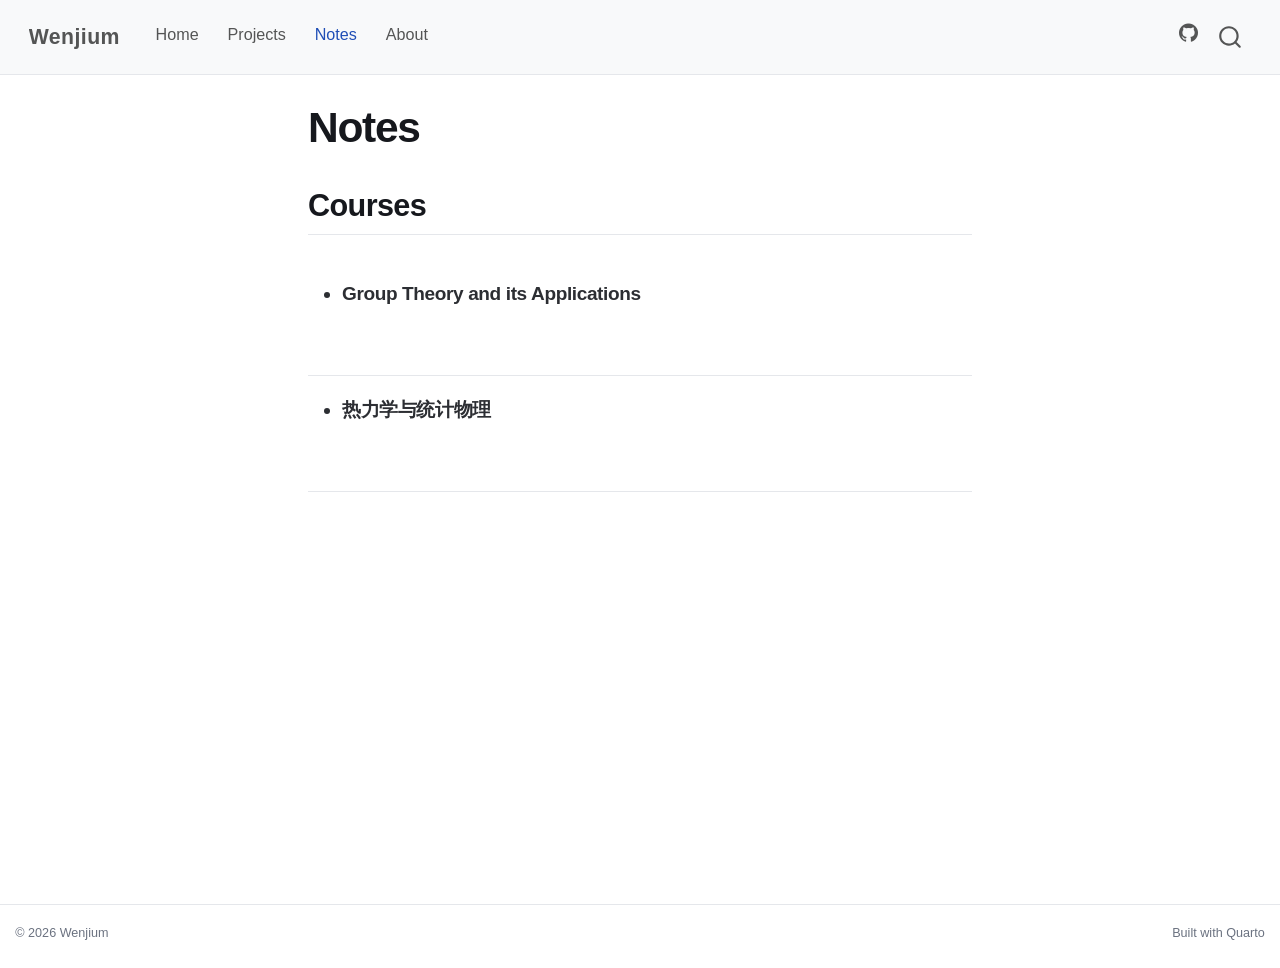
==== commit c981e76b: "Built site for gh-pages" ====
--- a/physics-notes/index.html
+++ b/physics-notes/index.html
@@ -46,7 +46,7 @@
 <link href="../site_libs/quarto-html/quarto-syntax-highlighting-63b5708e65d6cd79cd7618c58d0c21e7.css" rel="stylesheet" id="quarto-text-highlighting-styles">
 <script src="../site_libs/bootstrap/bootstrap.min.js"></script>
 <link href="../site_libs/bootstrap/bootstrap-icons.css" rel="stylesheet">
-<link href="../site_libs/bootstrap/bootstrap-8d3ad9c781c51ccd60b292c95058b2c2.min.css" rel="stylesheet" append-hash="true" id="quarto-bootstrap" data-mode="light">
+<link href="../site_libs/bootstrap/bootstrap-cb61c712ca1a7fe70a83faed8e4da2d7.min.css" rel="stylesheet" append-hash="true" id="quarto-bootstrap" data-mode="light">
 <script id="quarto-search-options" type="application/json">{
   "location": "navbar",
   "copy-button": false,
